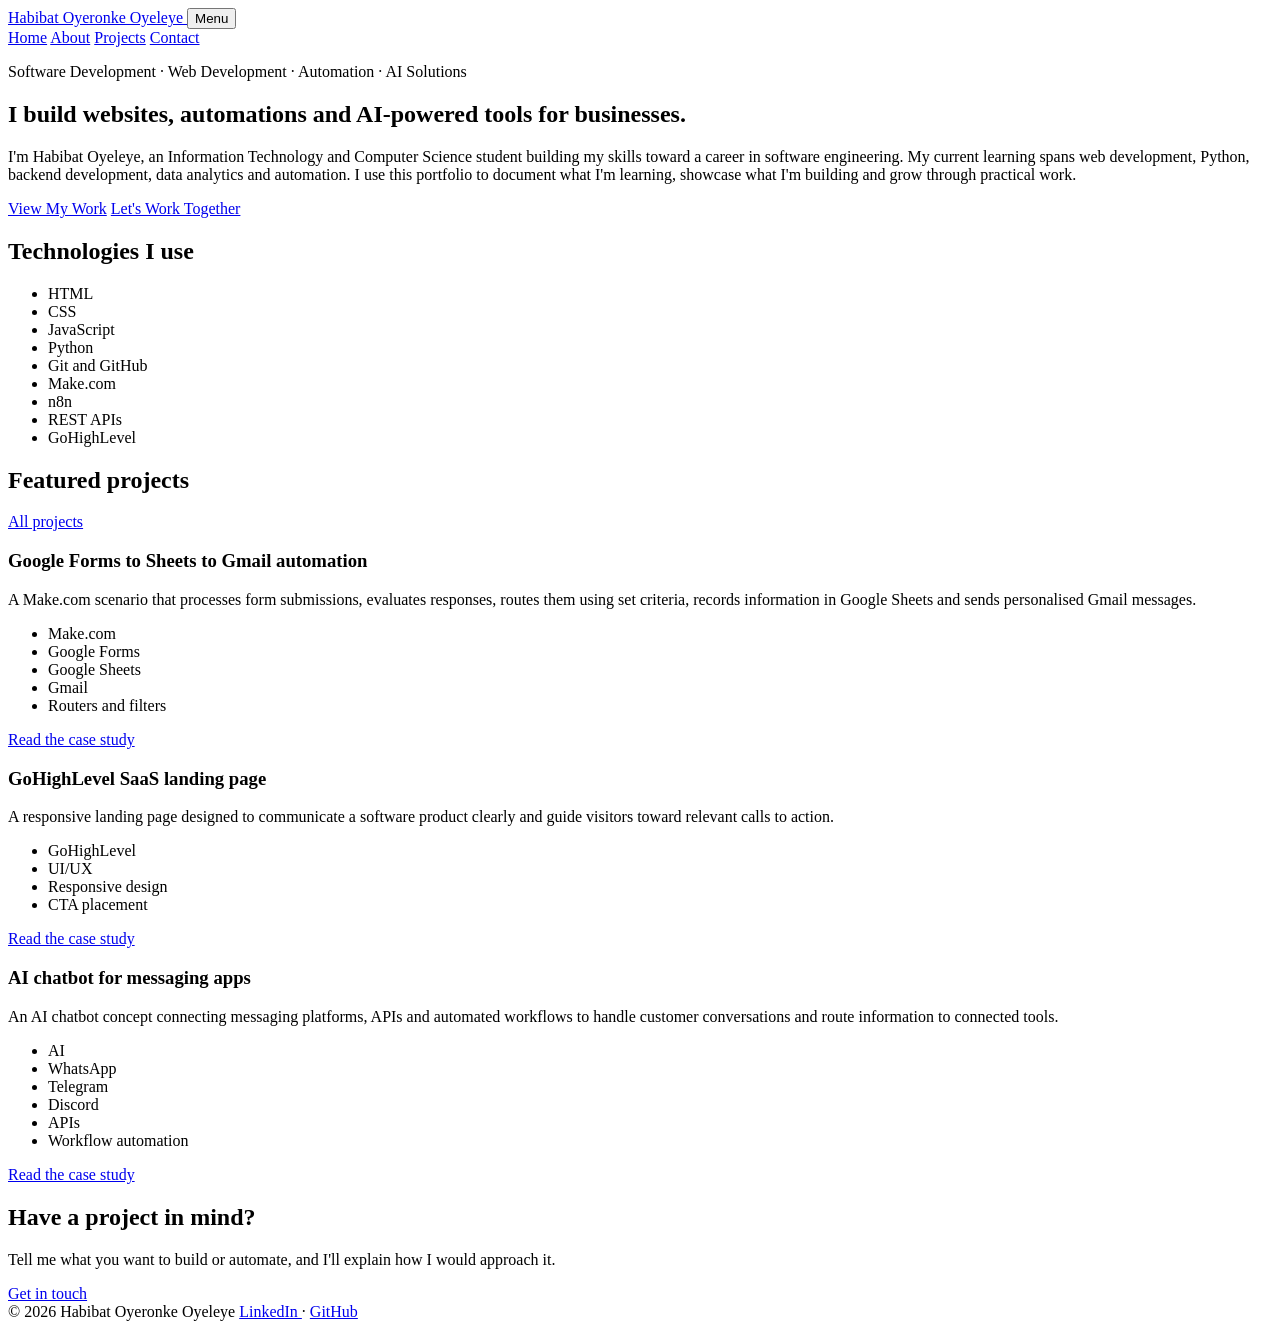
==== index.html @ 935d9d28 "Add files via upload" ====
<!DOCTYPE html>
<html lang="en">
<head>
  <meta charset="utf-8">
  <meta name="viewport" content="width=device-width, initial-scale=1">

  <title>Habibat Oyeronke Oyeleye | Software Developer</title>

  <meta
    name="description"
    content="Habibat Oyeronke Oyeleye is an aspiring software engineer building websites, automation systems and AI-powered solutions."
  >

  <meta name="author" content="Habibat Oyeronke Oyeleye">

  <link rel="preconnect" href="https://fonts.googleapis.com">
  <link rel="preconnect" href="https://fonts.gstatic.com" crossorigin>

  <link
    href="https://fonts.googleapis.com/css2?family=Bricolage+Grotesque:opsz,wght@12..96,600;12..96,800&family=Figtree:wght@400;500;600&display=swap"
    rel="stylesheet"
  >

  <link rel="stylesheet" href="css/style.css">
</head>

<body>

<header class="site-header">
  <div class="wrap bar">

    <a class="brand" href="index.html">
      Habibat Oyeronke Oyeleye
    </a>

    <button
      class="menu"
      type="button"
      aria-expanded="false"
      aria-controls="nav"
      aria-label="Open navigation menu"
    >
      Menu
    </button>

    <nav id="nav" aria-label="Main navigation">
      <a href="index.html">Home</a>
      <a href="about.html">About</a>
      <a href="projects.html">Projects</a>
      <a href="contact.html">Contact</a>
    </nav>

  </div>
</header>

<main>

<section class="hero">
  <div class="wrap">

    <p class="eyebrow">
      Software Development · Web Development · Automation · AI Solutions
    </p>

    <h1>
      I build websites, automations and AI-powered tools for businesses.
    </h1>

    <p class="lede">
      I'm Habibat Oyeleye, an Information Technology and Computer Science
      student building my skills toward a career in software engineering.
      My current learning spans web development, Python, backend development,
      data analytics and automation. I use this portfolio to document what
      I'm learning, showcase what I'm building and grow through practical work.
    </p>

    <div class="actions">
      <a class="btn" href="projects.html">View My Work</a>
      <a class="btn ghost" href="contact.html">Let's Work Together</a>
    </div>

  </div>
</section>

<section class="band">
  <div class="wrap">

    <h2 class="small">Technologies I use</h2>

    <ul class="chips big">
      <li>HTML</li>
      <li>CSS</li>
      <li>JavaScript</li>
      <li>Python</li>
      <li>Git and GitHub</li>
      <li>Make.com</li>
      <li>n8n</li>
      <li>REST APIs</li>
      <li>GoHighLevel</li>
    </ul>

  </div>
</section>

<section>
  <div class="wrap">

    <div class="head">
      <h2>Featured projects</h2>
      <a class="more" href="projects.html">All projects</a>
    </div>

    <div class="grid">

      <article class="card">
        <h3>Google Forms to Sheets to Gmail automation</h3>

        <p>
          A Make.com scenario that processes form submissions, evaluates
          responses, routes them using set criteria, records information
          in Google Sheets and sends personalised Gmail messages.
        </p>

        <ul class="chips">
          <li>Make.com</li>
          <li>Google Forms</li>
          <li>Google Sheets</li>
          <li>Gmail</li>
          <li>Routers and filters</li>
        </ul>

        <a class="more" href="projects.html">
          Read the case study
        </a>
      </article>

      <article class="card">
        <h3>GoHighLevel SaaS landing page</h3>

        <p>
          A responsive landing page designed to communicate a software
          product clearly and guide visitors toward relevant calls to action.
        </p>

        <ul class="chips">
          <li>GoHighLevel</li>
          <li>UI/UX</li>
          <li>Responsive design</li>
          <li>CTA placement</li>
        </ul>

        <a class="more" href="projects.html">
          Read the case study
        </a>
      </article>

      <article class="card">
        <h3>AI chatbot for messaging apps</h3>

        <p>
          An AI chatbot concept connecting messaging platforms, APIs and
          automated workflows to handle customer conversations and route
          information to connected tools.
        </p>

        <ul class="chips">
          <li>AI</li>
          <li>WhatsApp</li>
          <li>Telegram</li>
          <li>Discord</li>
          <li>APIs</li>
          <li>Workflow automation</li>
        </ul>

        <a class="more" href="projects.html">
          Read the case study
        </a>
      </article>

    </div>

  </div>
</section>

<section class="band">
  <div class="wrap cta">

    <h2>Have a project in mind?</h2>

    <p>
      Tell me what you want to build or automate, and I'll explain how
      I would approach it.
    </p>

    <a class="btn" href="contact.html">Get in touch</a>

  </div>
</section>

</main>

<footer class="site-footer">
  <div class="wrap foot">

    <span>
      &copy; <span id="year">2026</span> Habibat Oyeronke Oyeleye
    </span>

    <span>
      <a
        href="https://www.linkedin.com/in/oyeleye-habibat-oyeronke-9113a534a"
        rel="noopener noreferrer me"
      >
        LinkedIn
      </a>

      &middot;

      <a
        href="https://github.com/Oyinronke"
        rel="noopener noreferrer me"
      >
        GitHub
      </a>
    </span>

  </div>
</footer>

<script src="js/script.js"></script>

</body>
</html>
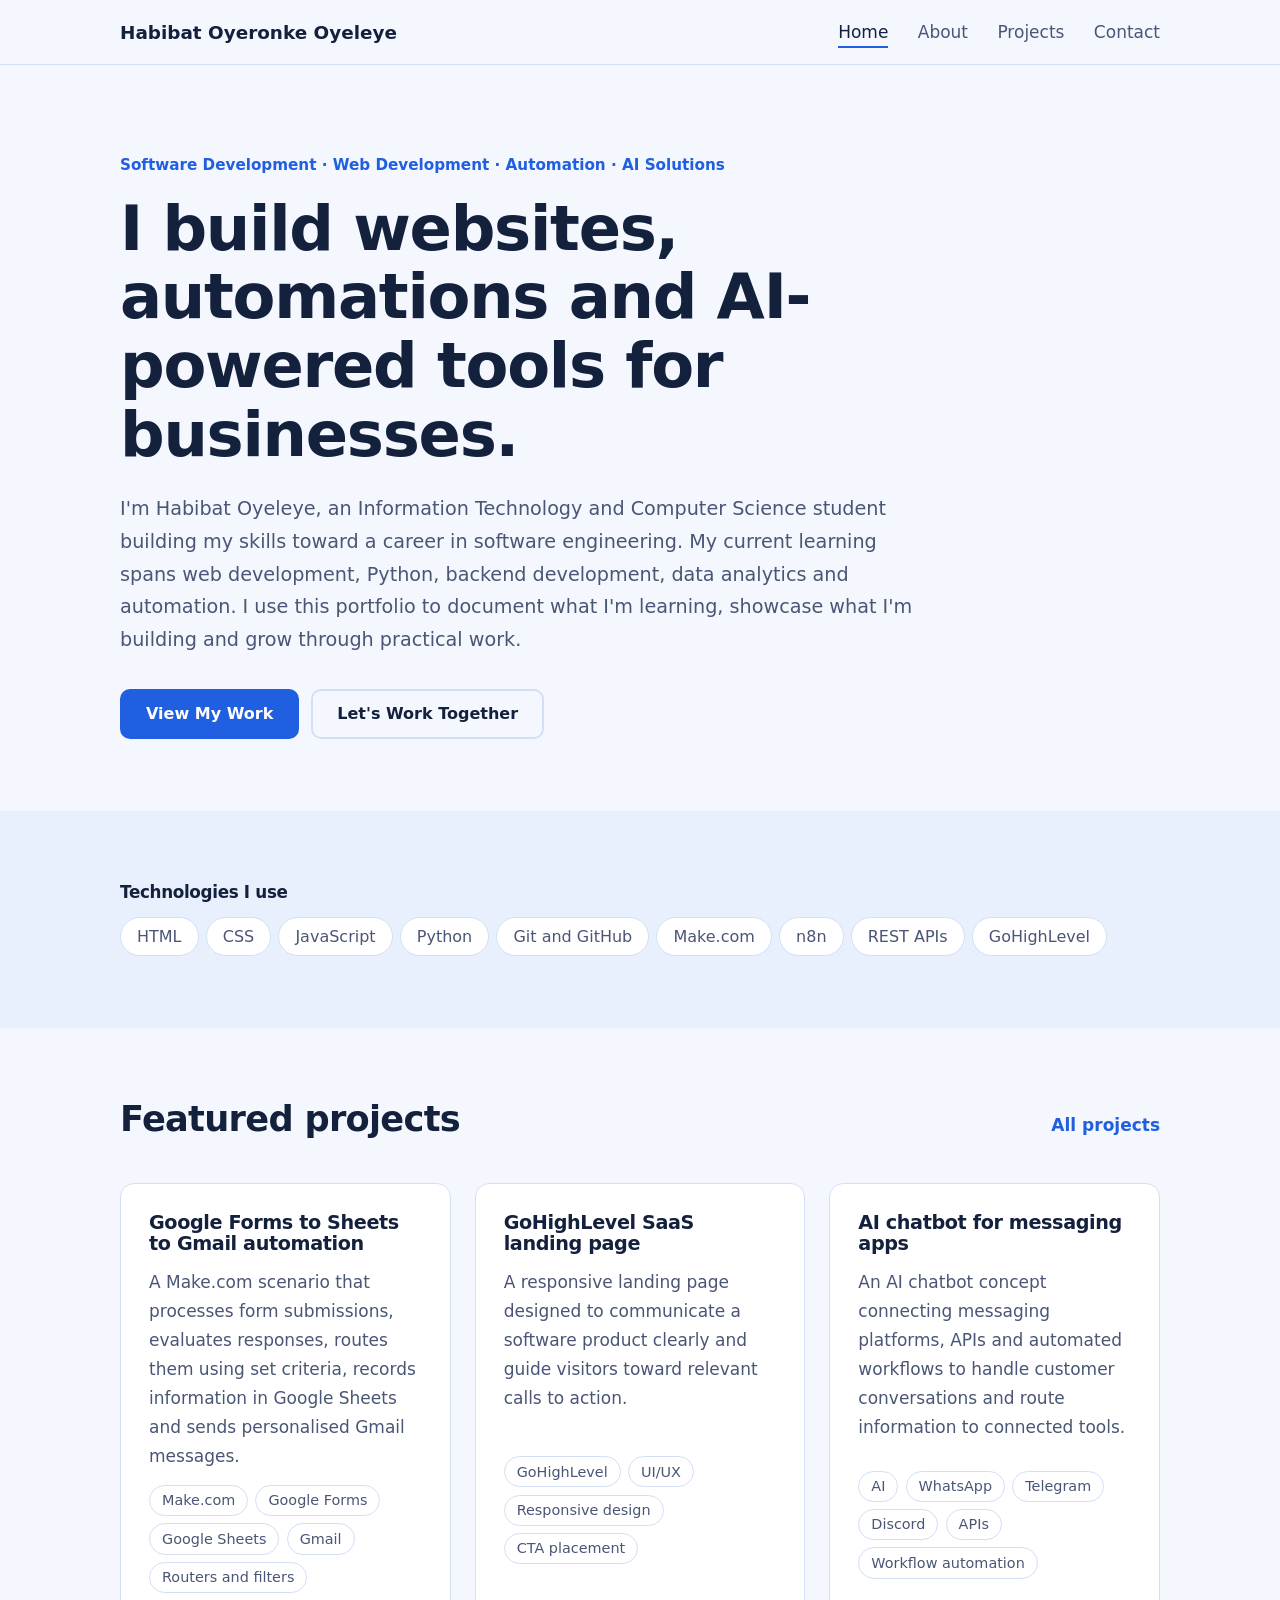
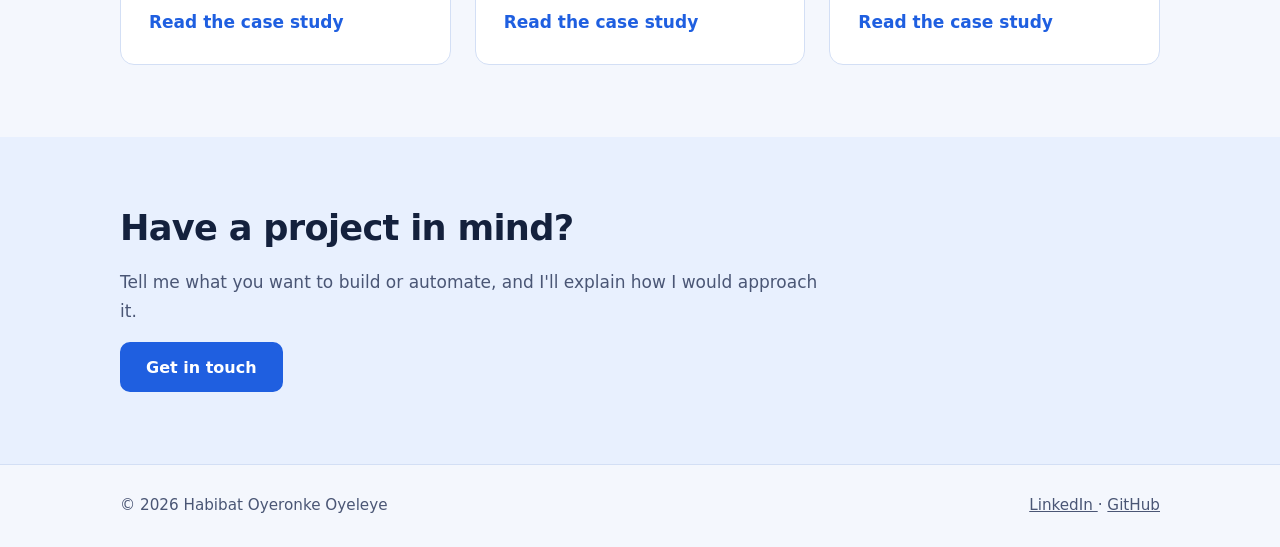
==== commit 7a4ea242: "Update stylesheet and script links in index.html" ====
--- a/index.html
+++ b/index.html
@@ -21,7 +21,7 @@
     rel="stylesheet"
   >
 
-  <link rel="stylesheet" href="css/style.css">
+  <link rel="stylesheet" href="style.css">
 </head>
 
 <body>
@@ -227,7 +227,7 @@
   </div>
 </footer>
 
-<script src="js/script.js"></script>
+<script src="script.js"></script>
 
 </body>
-</html>+</html>
--- a/style.css
+++ b/style.css
@@ -0,0 +1,580 @@
+:root {
+  --bg: #f4f7fd;
+  --surface: #ffffff;
+  --band: #e8f0fe;
+  --ink: #14213d;
+  --muted: #4a5675;
+  --line: #d3dff5;
+  --accent: #1f5fe0;
+  --accent-ink: #ffffff;
+
+  --display: "Bricolage Grotesque", "Trebuchet MS", system-ui, sans-serif;
+  --body: "Figtree", "Segoe UI", system-ui, sans-serif;
+}
+
+@media (prefers-color-scheme: dark) {
+  :root {
+    --bg: #0b1a3d;
+    --surface: #13244f;
+    --band: #10204a;
+    --ink: #eaf0fb;
+    --muted: #a9b6d3;
+    --line: #27396b;
+    --accent: #7aa9ff;
+    --accent-ink: #0b1a3d;
+  }
+}
+
+
+/* ================= GLOBAL ================= */
+
+*,
+*::before,
+*::after {
+  box-sizing: border-box;
+}
+
+html {
+  scroll-behavior: smooth;
+}
+
+body {
+  margin: 0;
+  background: var(--bg);
+  color: var(--ink);
+  font: 400 1.0625rem/1.7 var(--body);
+  -webkit-font-smoothing: antialiased;
+}
+
+img {
+  max-width: 100%;
+  height: auto;
+  display: block;
+}
+
+a {
+  color: inherit;
+}
+
+:focus-visible {
+  outline: 3px solid var(--accent);
+  outline-offset: 3px;
+  border-radius: 4px;
+}
+
+.wrap {
+  width: min(1040px, calc(100% - 3rem));
+  margin: 0 auto;
+}
+
+
+/* ================= TYPOGRAPHY ================= */
+
+h1,
+h2,
+h3 {
+  font-family: var(--display);
+  line-height: 1.1;
+  letter-spacing: -0.02em;
+  margin: 0;
+}
+
+h1 {
+  font-size: clamp(2.3rem, 6vw, 3.9rem);
+  font-weight: 800;
+  max-width: 18ch;
+}
+
+h2 {
+  font-size: clamp(1.6rem, 3.5vw, 2.2rem);
+  font-weight: 800;
+  margin-bottom: 1.25rem;
+}
+
+h2.small {
+  font-size: 1.05rem;
+  margin-bottom: 1rem;
+}
+
+h2.gap {
+  margin-top: 2.5rem;
+}
+
+h3 {
+  font-size: 1.2rem;
+  font-weight: 600;
+}
+
+p {
+  margin: 0 0 1rem;
+  max-width: 65ch;
+}
+
+
+/* ================= SECTIONS ================= */
+
+section {
+  padding: 4.5rem 0;
+}
+
+.band {
+  background: var(--band);
+}
+
+
+/* ================= HEADER ================= */
+
+.site-header {
+  border-bottom: 1px solid var(--line);
+  background: var(--bg);
+  position: sticky;
+  top: 0;
+  z-index: 10;
+}
+
+.bar {
+  display: flex;
+  align-items: center;
+  justify-content: space-between;
+  min-height: 4rem;
+}
+
+.brand {
+  font: 800 1.15rem var(--display);
+  text-decoration: none;
+}
+
+nav a {
+  margin-left: 1.5rem;
+  text-decoration: none;
+  color: var(--muted);
+  font-weight: 500;
+  padding: 0.25rem 0;
+}
+
+nav a:hover,
+nav a[aria-current="page"] {
+  color: var(--ink);
+  box-shadow: 0 2px 0 var(--accent);
+}
+
+.menu {
+  display: none;
+  background: transparent;
+  border: 2px solid var(--line);
+  color: var(--ink);
+  border-radius: 8px;
+  padding: 0.4rem 0.8rem;
+  font: 600 0.95rem var(--body);
+  cursor: pointer;
+}
+
+
+/* ================= HERO ================= */
+
+.hero {
+  padding: 5.5rem 0 4.5rem;
+}
+
+.small-hero {
+  padding: 4rem 0 1rem;
+}
+
+.eyebrow {
+  font-weight: 600;
+  color: var(--accent);
+  margin-bottom: 1rem;
+  font-size: 0.95rem;
+}
+
+.lede {
+  font-size: 1.2rem;
+  color: var(--muted);
+  margin: 1.5rem 0 2rem;
+}
+
+.actions {
+  display: flex;
+  gap: 0.75rem;
+  flex-wrap: wrap;
+}
+
+
+/* ================= BUTTONS ================= */
+
+.btn {
+  display: inline-block;
+  background: var(--accent);
+  color: var(--accent-ink);
+  padding: 0.85rem 1.5rem;
+  border-radius: 10px;
+  text-decoration: none;
+  font: 600 1rem var(--body);
+  border: 2px solid var(--accent);
+  transition: opacity 0.2s, border-color 0.2s;
+}
+
+.btn:hover {
+  opacity: 0.9;
+}
+
+.btn.ghost {
+  background: transparent;
+  color: var(--ink);
+  border-color: var(--line);
+}
+
+.btn.ghost:hover {
+  border-color: var(--accent);
+}
+
+
+/* ================= CARDS & GRIDS ================= */
+
+.head {
+  display: flex;
+  justify-content: space-between;
+  align-items: baseline;
+  gap: 1rem;
+  margin-bottom: 0.5rem;
+}
+
+.more {
+  color: var(--accent);
+  font-weight: 600;
+  text-decoration: none;
+}
+
+.more:hover {
+  text-decoration: underline;
+}
+
+.grid {
+  display: grid;
+  gap: 1.5rem;
+  margin-top: 1.5rem;
+}
+
+@media (min-width: 800px) {
+  .grid {
+    grid-template-columns: repeat(3, 1fr);
+  }
+
+  .grid.two-col {
+    grid-template-columns: repeat(2, 1fr);
+  }
+}
+
+.card {
+  background: var(--surface);
+  border: 1px solid var(--line);
+  border-radius: 14px;
+  padding: 1.75rem;
+  display: flex;
+  flex-direction: column;
+  gap: 0.9rem;
+}
+
+.card p {
+  color: var(--muted);
+  margin: 0;
+}
+
+.card .more {
+  margin-top: auto;
+}
+
+.card.soon {
+  border-style: dashed;
+  background: transparent;
+}
+
+
+/* ================= PROJECTS ================= */
+
+.project dl {
+  margin: 0;
+}
+
+.project dt {
+  font-weight: 600;
+  font-size: 0.85rem;
+  color: var(--accent);
+  margin-top: 0.9rem;
+}
+
+.project dt:first-child {
+  margin-top: 0;
+}
+
+.project dd {
+  margin: 0.15rem 0 0;
+  color: var(--muted);
+}
+
+.plinks {
+  display: flex;
+  flex-direction: column;
+  gap: 0.3rem;
+}
+
+.plinks a {
+  color: var(--accent);
+  font-weight: 600;
+  text-decoration: none;
+}
+
+.plinks a:hover {
+  text-decoration: underline;
+}
+
+
+/* ================= CHIPS ================= */
+
+.chips {
+  list-style: none;
+  display: flex;
+  flex-wrap: wrap;
+  gap: 0.45rem;
+  margin: 0;
+  padding: 0;
+}
+
+.chips li {
+  border: 1px solid var(--line);
+  border-radius: 999px;
+  padding: 0.15rem 0.75rem;
+  font-size: 0.9rem;
+  color: var(--muted);
+  background: var(--surface);
+}
+
+.chips.big li {
+  font-size: 1rem;
+  padding: 0.3rem 1rem;
+}
+
+.card .chips {
+  margin-top: auto;
+}
+
+
+/* ================= ABOUT ================= */
+
+.two {
+  display: grid;
+  gap: 3rem;
+}
+
+@media (min-width: 800px) {
+  .two {
+    grid-template-columns: 1.2fr 1fr;
+  }
+}
+
+.list {
+  margin: 0;
+  padding-left: 1.2rem;
+  color: var(--muted);
+}
+
+.list li {
+  margin-bottom: 0.5rem;
+}
+
+.skills {
+  display: grid;
+  gap: 1.75rem;
+}
+
+@media (min-width: 800px) {
+  .skills {
+    grid-template-columns: repeat(3, 1fr);
+  }
+}
+
+.skills h3 {
+  margin-bottom: 0.7rem;
+}
+
+.timeline {
+  list-style: none;
+  margin: 0;
+  padding: 0 0 0 1.5rem;
+  border-left: 3px solid var(--line);
+}
+
+.timeline li {
+  position: relative;
+  padding-bottom: 1.75rem;
+}
+
+.timeline li::before {
+  content: "";
+  position: absolute;
+  left: -1.95rem;
+  top: 0.5rem;
+  width: 0.9rem;
+  height: 0.9rem;
+  border-radius: 50%;
+  background: var(--accent);
+  border: 3px solid var(--bg);
+}
+
+.timeline b {
+  font: 600 1.15rem var(--display);
+  display: block;
+}
+
+.timeline span {
+  color: var(--muted);
+}
+
+
+/* ================= PROJECT FILTER ================= */
+
+.filters {
+  display: flex;
+  gap: 0.5rem;
+  flex-wrap: wrap;
+  margin-top: 2rem;
+}
+
+.filters button {
+  background: transparent;
+  color: var(--ink);
+  border: 2px solid var(--line);
+  border-radius: 999px;
+  padding: 0.4rem 1.1rem;
+  font: 600 0.95rem var(--body);
+  cursor: pointer;
+}
+
+.filters button:hover {
+  border-color: var(--accent);
+}
+
+.filters button.on {
+  background: var(--accent);
+  color: var(--accent-ink);
+  border-color: var(--accent);
+}
+
+.project[hidden] {
+  display: none;
+}
+
+
+/* ================= CONTACT ================= */
+
+.cta {
+  text-align: left;
+}
+
+.cta p {
+  color: var(--muted);
+}
+
+.links {
+  list-style: none;
+  margin: 0;
+  padding: 0;
+  display: grid;
+  gap: 0.75rem;
+}
+
+.links a {
+  display: block;
+  text-decoration: none;
+  background: var(--surface);
+  border: 1px solid var(--line);
+  border-radius: 12px;
+  padding: 1rem 1.25rem;
+  transition: border-color 0.2s;
+}
+
+.links a:hover {
+  border-color: var(--accent);
+}
+
+.links b {
+  display: block;
+  font: 600 1.1rem var(--display);
+}
+
+.links span {
+  color: var(--muted);
+  font-size: 0.95rem;
+}
+
+
+/* ================= FOOTER ================= */
+
+.site-footer {
+  border-top: 1px solid var(--line);
+  padding: 1.75rem 0;
+  color: var(--muted);
+  font-size: 0.95rem;
+}
+
+.foot {
+  display: flex;
+  justify-content: space-between;
+  gap: 1rem;
+  flex-wrap: wrap;
+}
+
+
+/* ================= MOBILE ================= */
+
+@media (max-width: 680px) {
+  .wrap {
+    width: min(100% - 2rem, 1040px);
+  }
+
+  .menu {
+    display: block;
+  }
+
+  nav {
+    display: none;
+    position: absolute;
+    left: 0;
+    right: 0;
+    top: 100%;
+    background: var(--bg);
+    border-bottom: 1px solid var(--line);
+    padding: 0.5rem 1rem 1rem;
+  }
+
+  nav.open {
+    display: block;
+  }
+
+  nav a {
+    display: block;
+    margin: 0;
+    padding: 0.7rem 0;
+  }
+
+  .hero {
+    padding: 4rem 0 3.5rem;
+  }
+
+  .head {
+    align-items: flex-start;
+    flex-direction: column;
+  }
+}
+
+
+/* ================= REDUCED MOTION ================= */
+
+@media (prefers-reduced-motion: reduce) {
+  *,
+  *::before,
+  *::after {
+    transition: none !important;
+    scroll-behavior: auto !important;
+  }
+}
